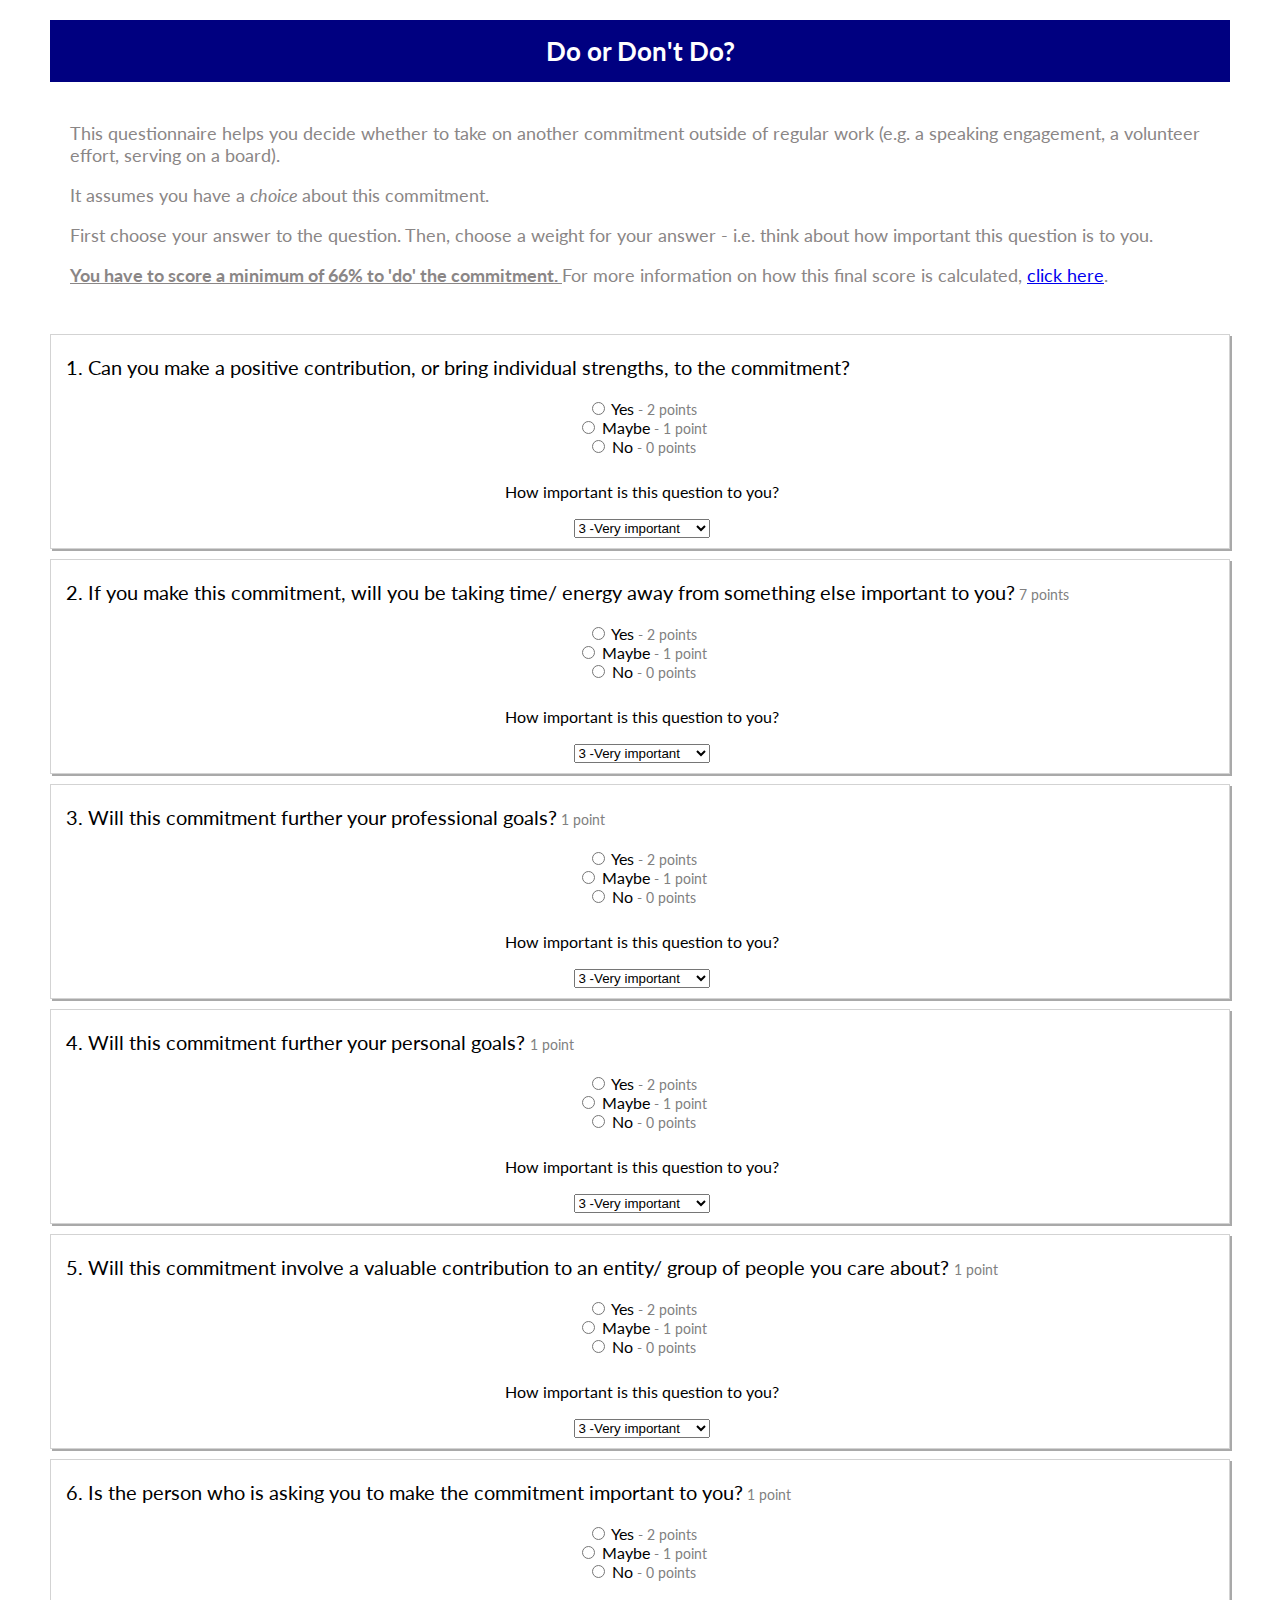
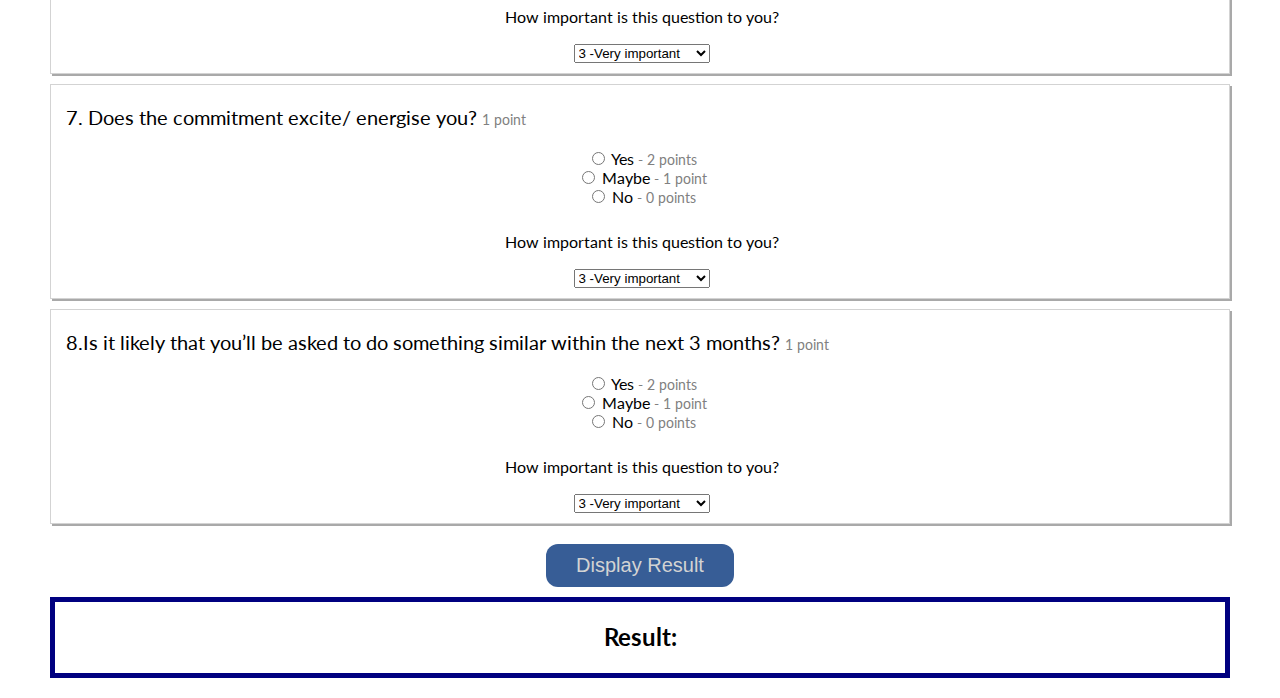
==== index.html @ 39656b63 "version 2" ====
<!DOCTYPE html>
<html lang="en">
<head>
    <meta charset="UTF-8">
    <meta name="viewport" content="width=device-width, initial-scale=1.0">
    <title>Do or Don't Do?</title>
    <script src="code.js"></script>
    <link rel="stylesheet" href="style.css"> 
    <link href="https://fonts.googleapis.com/css2?family=Lato:wght@100;400;700&display=swap" rel="stylesheet">
</head>
<body>
    
    <header> 
        <h1> Do or Don't Do?</h1>
    </header>

    <section class="explanation"> 

        <p> This questionnaire helps you decide whether to take on another commitment outside of regular work (e.g. a speaking engagement, a volunteer effort, serving on a board). </p> 
        
        <p> It assumes you have a <em> choice </em> about this commitment. </p>
        
        <p> First choose your answer to the question. Then, choose a weight for your answer - i.e. think about how important this question is to you. <p> 

        </p> <span class="min-passing-mark"> You have to score a minimum of 66% to 'do' the commitment. </span> For more information on how this final score is calculated, <a href="weightage.html">click here</a>. </p>
    </section>

    <main> 
        <section class="question-section"> 
            <p class="question"> 1. Can you make a positive contribution, or bring individual strengths, to the commitment? </p>
            
            <form class="answer-form">  
                <section class="answer-choice"> 
                    <input type="radio" name="section1-answer" id="section1-yes"> 
                    <label > Yes <span class="points"> - 2 points</span></label> 
                </section>
                <section class="answer-choice maybe"> 
                    <input type="radio" name="section1-answer"  id="section1-maybe"> 
                    <label > Maybe <span class="points"> - 1 point</span></label> 
                </section>
                <section class="answer-choice"> 
                    <input type="radio" name="section1-answer"  id="section1-no"> 
                    <label > No <span class="points"> - 0 points</span></label> 
                </section>  
            </form>

            <p class="weight-choice"> How important is this question to you?</p>

            <form class="weight-selection"> 
                <select class="weight-menu" id="question1-wt-selector"> 
                    <option value="3"> 3 -Very important</option>
                    <option value="2"> 2- Important</option>
                    <option value="1"> 1- Not so important</option>
                </select>
            </form>

        </section>

        <section class="question-section"> 
            <p class="question"> 2. If you make this commitment, will you be taking time/ energy away from something else important to you?<span class="points"> 7 points</span> </p>
            <form class="answer-form">  
                <section class="answer-choice"> 
                    <input type="radio" name="section2-answer" id="section2-yes">
                    <label> Yes <span class="points"> - 2 points</span> </label>
                </section>
                <section class="answer-choice maybe"> 
                    <input type="radio" name="section1-answer"  id="section1-maybe"> 
                    <label > Maybe <span class="points"> - 1 point</span></label> 
                </section>
                <section class="answer-choice"> 
                    <input type="radio" name="section2-answer"  id="section2-no">
                    <label> No <span class="points"> - 0 points</span></label>
                </section>
            </form>

            <p class="weight-choice"> How important is this question to you?</p>

            <form class="weight-selection"> 
                <select class="weight-menu" id="question2-wt-selector"> 
                    <option value="3"> 3 -Very important</option>
                    <option value="2"> 2- Important</option>
                    <option value="1"> 1- Not so important</option>
                </select>
            </form>
        </section>

        <section class="question-section"> 
            <p class="question">3. Will this commitment further your professional goals?<span class="points"> 1 point</span> </p>
            <form class="answer-form">  
                <section class="answer-choice"> 
                    <input type="radio" name="section3-answer" id="section3-yes">
                    <label> Yes <span class="points"> - 2 points</span> </label>
                </section>
                 <section class="answer-choice maybe"> 
                    <input type="radio" name="section1-answer"  id="section1-maybe"> 
                    <label > Maybe <span class="points"> - 1 point</span></label> 
                </section>
                <section class="answer-choice"> 
                    <input type="radio" name="section3-answer"  id="section3-no">
                    <label> No <span class="points"> - 0 points</span> </label>
                </section>
            </form>

            <p class="weight-choice"> How important is this question to you?</p>

            <form class="weight-selection"> 
                <select class="weight-menu" id="question3-wt-selector"> 
                    <option value="3"> 3 -Very important</option>
                    <option value="2"> 2- Important</option>
                    <option value="1"> 1- Not so important</option>
                </select>
            </form>
        </section>

        <section class="question-section"> 
            <p class="question">4. Will this commitment further your personal goals? <span class="points"> 1 point</span></p>
            <form class="answer-form">  
                <section class="answer-choice"> 
                    <input type="radio" name="section4-answer" id="section4-yes">
                    <label> Yes <span class="points"> - 2 points</span> </label>
                </section>
                <section class="answer-choice maybe"> 
                    <input type="radio" name="section1-answer"  id="section1-maybe"> 
                    <label > Maybe <span class="points"> - 1 point</span></label> 
                </section>
                <section class="answer-choice"> 
                    <input type="radio" name="section4-answer"  id="section4-no">
                    <label> No <span class="points"> - 0 points</span> </label>
                </section>
            </form>

            <p class="weight-choice"> How important is this question to you?</p>

            <form class="weight-selection"> 
                <select class="weight-menu" id="question4-wt-selector"> 
                    <option value="3"> 3 -Very important</option>
                    <option value="2"> 2- Important</option>
                    <option value="1"> 1- Not so important</option>
                </select>
            </form>

        </section>
        <section class="question-section"> 
            <p class="question">5. Will this commitment involve a valuable contribution to an entity/ group of people you care about? <span class="points"> 1 point</span></p>
            <form class="answer-form">  
                <section class="answer-choice"> 
                    <input type="radio" name="section5-answer" id="section5-yes">
                    <label> Yes <span class="points"> - 2 points</span> </label>
                </section>
                <section class="answer-choice maybe"> 
                    <input type="radio" name="section1-answer"  id="section1-maybe"> 
                    <label > Maybe <span class="points"> - 1 point</span></label> 
                </section>
                <section class="answer-choice"> 
                    <input type="radio" name="section5-answer"  id="section5-no">
                    <label> No <span class="points"> - 0 points</span></label>
                </section>
            </form>

            <p class="weight-choice"> How important is this question to you?</p>

            <form class="weight-selection"> 
                <select class="weight-menu" id="question5-wt-selector"> 
                    <option value="3"> 3 -Very important</option>
                    <option value="2"> 2- Important</option>
                    <option value="1"> 1- Not so important</option>
                </select>
            </form>
        </section>

        <section class="question-section"> 
            <p class="question">6. Is the person who is asking you to make the commitment important to you?<span class="points"> 1 point</span></p> 
            <form class="answer-form">  
                <section class="answer-choice"> 
                    <input type="radio" name="section6-answer" id="section6-yes">
                    <label> Yes <span class="points"> - 2 points</span> </label>
                </section>
                 <section class="answer-choice maybe"> 
                    <input type="radio" name="section1-answer"  id="section1-maybe"> 
                    <label > Maybe <span class="points"> - 1 point</span></label> 
                </section>
                <section class="answer-choice"> 
                    <input type="radio" name="section6-answer"  id="section6-no">
                    <label> No <span class="points"> - 0 points</span> </label>
                </section>
            </form>

            <p class="weight-choice"> How important is this question to you?</p>

            <form class="weight-selection"> 
                <select class="weight-menu" id="question6-wt-selector"> 
                    <option value="3"> 3 -Very important</option>
                    <option value="2"> 2- Important</option>
                    <option value="1"> 1- Not so important</option>
                </select>
            </form>

        </section>
        <section class="question-section"> 
            <p class="question">7. Does the commitment excite/ energise you? <span class="points"> 1 point</span></p>
            <form class="answer-form">  
                <section class="answer-choice"> 
                    <input type="radio" name="section7-answer" id="section7-yes">
                    <label> Yes <span class="points"> - 2 points</span> </label>
                </section>
                <section class="answer-choice maybe"> 
                    <input type="radio" name="section1-answer"  id="section1-maybe"> 
                    <label > Maybe <span class="points"> - 1 point</span></label> 
                </section>
                <section class="answer-choice"> 
                    <input type="radio" name="section7-answer"  id="section7-no">
                    <label> No <span class="points"> - 0 points</span> </label>
                </section>
            </form>

            <p class="weight-choice"> How important is this question to you?</p>

            <form class="weight-selection"> 
                <select class="weight-menu" id="question7-wt-selector"> 
                    <option value="3"> 3 -Very important</option>
                    <option value="2"> 2- Important</option>
                    <option value="1"> 1- Not so important</option>
                </select>
            </form>

        </section>
        <section class="question-section"> 
            <p class="question">8.Is it likely that you’ll be asked to do something similar within the next 3 months? <span class="points"> 1 point</span> </p>
            <form class="answer-form">  
                <section class="answer-choice"> 
                    <input type="radio" name="section8-answer" id="section8-yes">
                    <label> Yes <span class="points"> - 2 points</span> </label>
                </section>
                <section class="answer-choice maybe"> 
                    <input type="radio" name="section1-answer"  id="section1-maybe"> 
                    <label > Maybe <span class="points"> - 1 point</span></label> 
                </section>
                <section class="answer-choice"> 
                    <input type="radio" name="section8-answer"  id="section8-no">
                    <label> No <span class="points"> - 0 points</span> </label>
                </section>
            </form>

            <p class="weight-choice"> How important is this question to you?</p>

            <form class="weight-selection"> 
                <select class="weight-menu" id="question8-wt-selector"> 
                    <option value="3"> 3 -Very important</option>
                    <option value="2"> 2- Important</option>
                    <option value="1"> 1- Not so important</option>
                </select>
            </form>
        </section>
    </main>

    <article class="submitbutton">
        
        <button onclick="calculateResult()"> Display Result </button>
    </article> 

    <section class="results-section"> 
        <h2> Result: </h2>
        <p class="resultdisplay" id="resultdisplay"> </p> 
    </section>

</body>
</html>
---- style.css ----
body {
    font-family: 'Lato', sans-serif;
}

@media screen and (min-width: 500px){
    body {
        margin: 20px 50px 20px 50px; 
    }

}
h1 {
    text-align: center; 
    font-size: 26px; 
    color: white; 
    background: navy; 
    padding-top: 15px;
    padding-bottom: 15px; 

}

.explanation {
    font-weight: 400; 
    font-size: 18px; 
    color: rgb(138, 134, 134);
    padding: 5px 20px 20px 20px; 
}

.min-passing-mark{
    font-weight: bold; 
    text-decoration: underline;
}

.question-section {
    border: 1px lightgrey solid; 
    margin: 10px auto; 
    box-shadow: 2px 2px darkgrey; 
    padding-left: 15px; 
    padding-right: 12px; 
    text-align: center; 
    
}
.question {
    font-size: 20px; 
    font-weight: 400; 
    text-align: left; 
}

form {
    padding-bottom: 10px; 
    margin: 0 auto; 
  
}

.submitbutton {
    text-align: center; 
    padding-top: 10px; 
}
button {
    background: rgb(55, 93, 150); 
    color: lightgrey; 
    font-size: 20px; 
    font-weight: 400; 
    border-radius: 12px; 
    padding: 10px 30px 10px 30px; 
    border: none; 
    margin: 0 auto; 

}

button:active{ 
    background: navy; 
    color: white; 
    outline: none; 
}

button:focus{ 
    background: navy; 
    color: white; 
    outline: none; 
}

.resultdisplay{
    font-size: 22px; 
    color: black; 
}

.results-section{
    margin-top: 10px; 
    margin-bottom: 10px; 
    border: 5px solid navy; 
    
   
}

.results-section h2{
    text-align: center; 
    font-size: 24px; 
}

.resultdisplay{
    text-align: Center; 
    font-size: 22px;
}
 
.points{
    font-weight: 400; 
    font-size: 14px; 
    color: grey; 
    
}

.link-to-questionnaire { 
    text-align: center; 
}

a{ 
    font-size: 18px; 
    
}
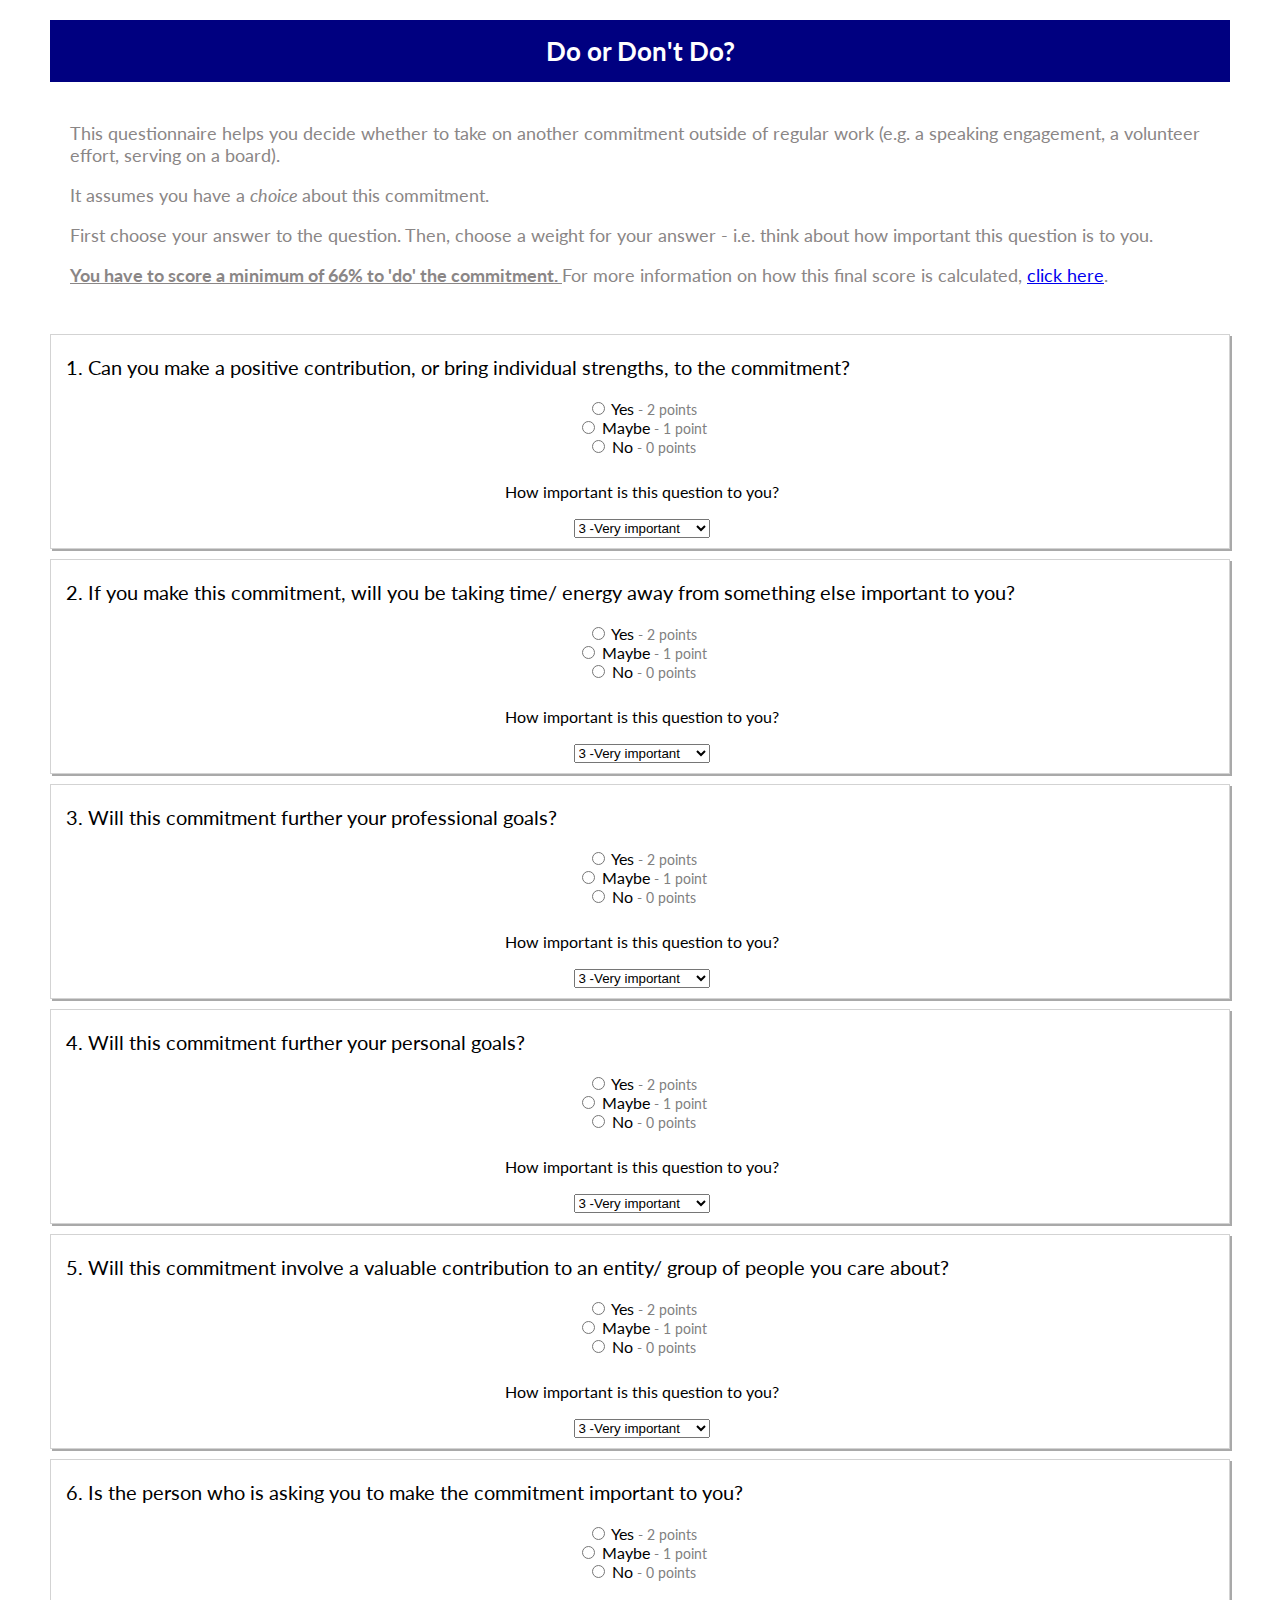
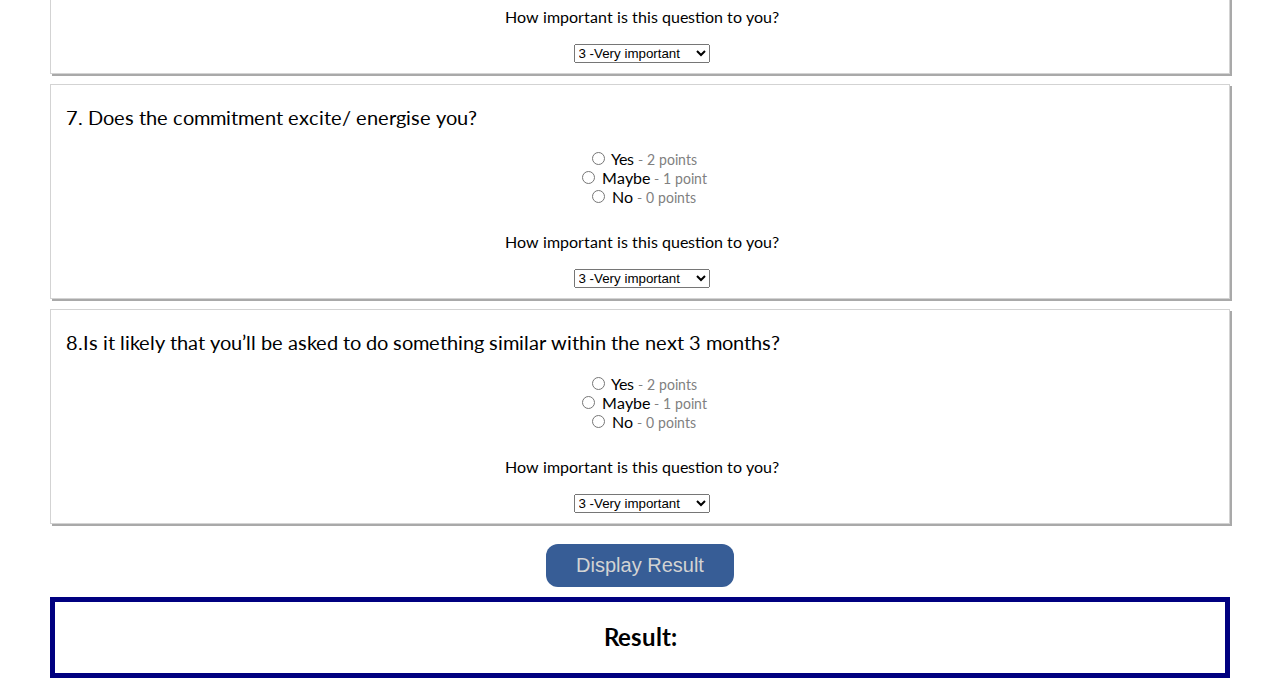
==== commit 0b91333e: "removing points from questions" ====
--- a/index.html
+++ b/index.html
@@ -57,14 +57,14 @@
         </section>
 
         <section class="question-section"> 
-            <p class="question"> 2. If you make this commitment, will you be taking time/ energy away from something else important to you?<span class="points"> 7 points</span> </p>
+            <p class="question"> 2. If you make this commitment, will you be taking time/ energy away from something else important to you? </p>
             <form class="answer-form">  
                 <section class="answer-choice"> 
                     <input type="radio" name="section2-answer" id="section2-yes">
                     <label> Yes <span class="points"> - 2 points</span> </label>
                 </section>
                 <section class="answer-choice maybe"> 
-                    <input type="radio" name="section1-answer"  id="section1-maybe"> 
+                    <input type="radio" name="section2-answer"  id="section2-maybe"> 
                     <label > Maybe <span class="points"> - 1 point</span></label> 
                 </section>
                 <section class="answer-choice"> 
@@ -85,14 +85,14 @@
         </section>
 
         <section class="question-section"> 
-            <p class="question">3. Will this commitment further your professional goals?<span class="points"> 1 point</span> </p>
+            <p class="question">3. Will this commitment further your professional goals?</p>
             <form class="answer-form">  
                 <section class="answer-choice"> 
                     <input type="radio" name="section3-answer" id="section3-yes">
                     <label> Yes <span class="points"> - 2 points</span> </label>
                 </section>
                  <section class="answer-choice maybe"> 
-                    <input type="radio" name="section1-answer"  id="section1-maybe"> 
+                    <input type="radio" name="section3-answer"  id="section3-maybe"> 
                     <label > Maybe <span class="points"> - 1 point</span></label> 
                 </section>
                 <section class="answer-choice"> 
@@ -113,14 +113,14 @@
         </section>
 
         <section class="question-section"> 
-            <p class="question">4. Will this commitment further your personal goals? <span class="points"> 1 point</span></p>
+            <p class="question">4. Will this commitment further your personal goals? </p>
             <form class="answer-form">  
                 <section class="answer-choice"> 
                     <input type="radio" name="section4-answer" id="section4-yes">
                     <label> Yes <span class="points"> - 2 points</span> </label>
                 </section>
                 <section class="answer-choice maybe"> 
-                    <input type="radio" name="section1-answer"  id="section1-maybe"> 
+                    <input type="radio" name="section1-answer"  id="section4-maybe"> 
                     <label > Maybe <span class="points"> - 1 point</span></label> 
                 </section>
                 <section class="answer-choice"> 
@@ -141,14 +141,14 @@
 
         </section>
         <section class="question-section"> 
-            <p class="question">5. Will this commitment involve a valuable contribution to an entity/ group of people you care about? <span class="points"> 1 point</span></p>
+            <p class="question">5. Will this commitment involve a valuable contribution to an entity/ group of people you care about? </p>
             <form class="answer-form">  
                 <section class="answer-choice"> 
                     <input type="radio" name="section5-answer" id="section5-yes">
                     <label> Yes <span class="points"> - 2 points</span> </label>
                 </section>
                 <section class="answer-choice maybe"> 
-                    <input type="radio" name="section1-answer"  id="section1-maybe"> 
+                    <input type="radio" name="section5-answer"  id="section5-maybe"> 
                     <label > Maybe <span class="points"> - 1 point</span></label> 
                 </section>
                 <section class="answer-choice"> 
@@ -169,14 +169,14 @@
         </section>
 
         <section class="question-section"> 
-            <p class="question">6. Is the person who is asking you to make the commitment important to you?<span class="points"> 1 point</span></p> 
+            <p class="question">6. Is the person who is asking you to make the commitment important to you?</p> 
             <form class="answer-form">  
                 <section class="answer-choice"> 
                     <input type="radio" name="section6-answer" id="section6-yes">
                     <label> Yes <span class="points"> - 2 points</span> </label>
                 </section>
                  <section class="answer-choice maybe"> 
-                    <input type="radio" name="section1-answer"  id="section1-maybe"> 
+                    <input type="radio" name="section6-answer"  id="section6-maybe"> 
                     <label > Maybe <span class="points"> - 1 point</span></label> 
                 </section>
                 <section class="answer-choice"> 
@@ -197,14 +197,14 @@
 
         </section>
         <section class="question-section"> 
-            <p class="question">7. Does the commitment excite/ energise you? <span class="points"> 1 point</span></p>
+            <p class="question">7. Does the commitment excite/ energise you?</p>
             <form class="answer-form">  
                 <section class="answer-choice"> 
                     <input type="radio" name="section7-answer" id="section7-yes">
                     <label> Yes <span class="points"> - 2 points</span> </label>
                 </section>
                 <section class="answer-choice maybe"> 
-                    <input type="radio" name="section1-answer"  id="section1-maybe"> 
+                    <input type="radio" name="section7-answer"  id="section7-maybe"> 
                     <label > Maybe <span class="points"> - 1 point</span></label> 
                 </section>
                 <section class="answer-choice"> 
@@ -225,14 +225,14 @@
 
         </section>
         <section class="question-section"> 
-            <p class="question">8.Is it likely that you’ll be asked to do something similar within the next 3 months? <span class="points"> 1 point</span> </p>
+            <p class="question">8.Is it likely that you’ll be asked to do something similar within the next 3 months?  </p>
             <form class="answer-form">  
                 <section class="answer-choice"> 
                     <input type="radio" name="section8-answer" id="section8-yes">
                     <label> Yes <span class="points"> - 2 points</span> </label>
                 </section>
                 <section class="answer-choice maybe"> 
-                    <input type="radio" name="section1-answer"  id="section1-maybe"> 
+                    <input type="radio" name="section8-answer"  id="section8-maybe"> 
                     <label > Maybe <span class="points"> - 1 point</span></label> 
                 </section>
                 <section class="answer-choice"> 
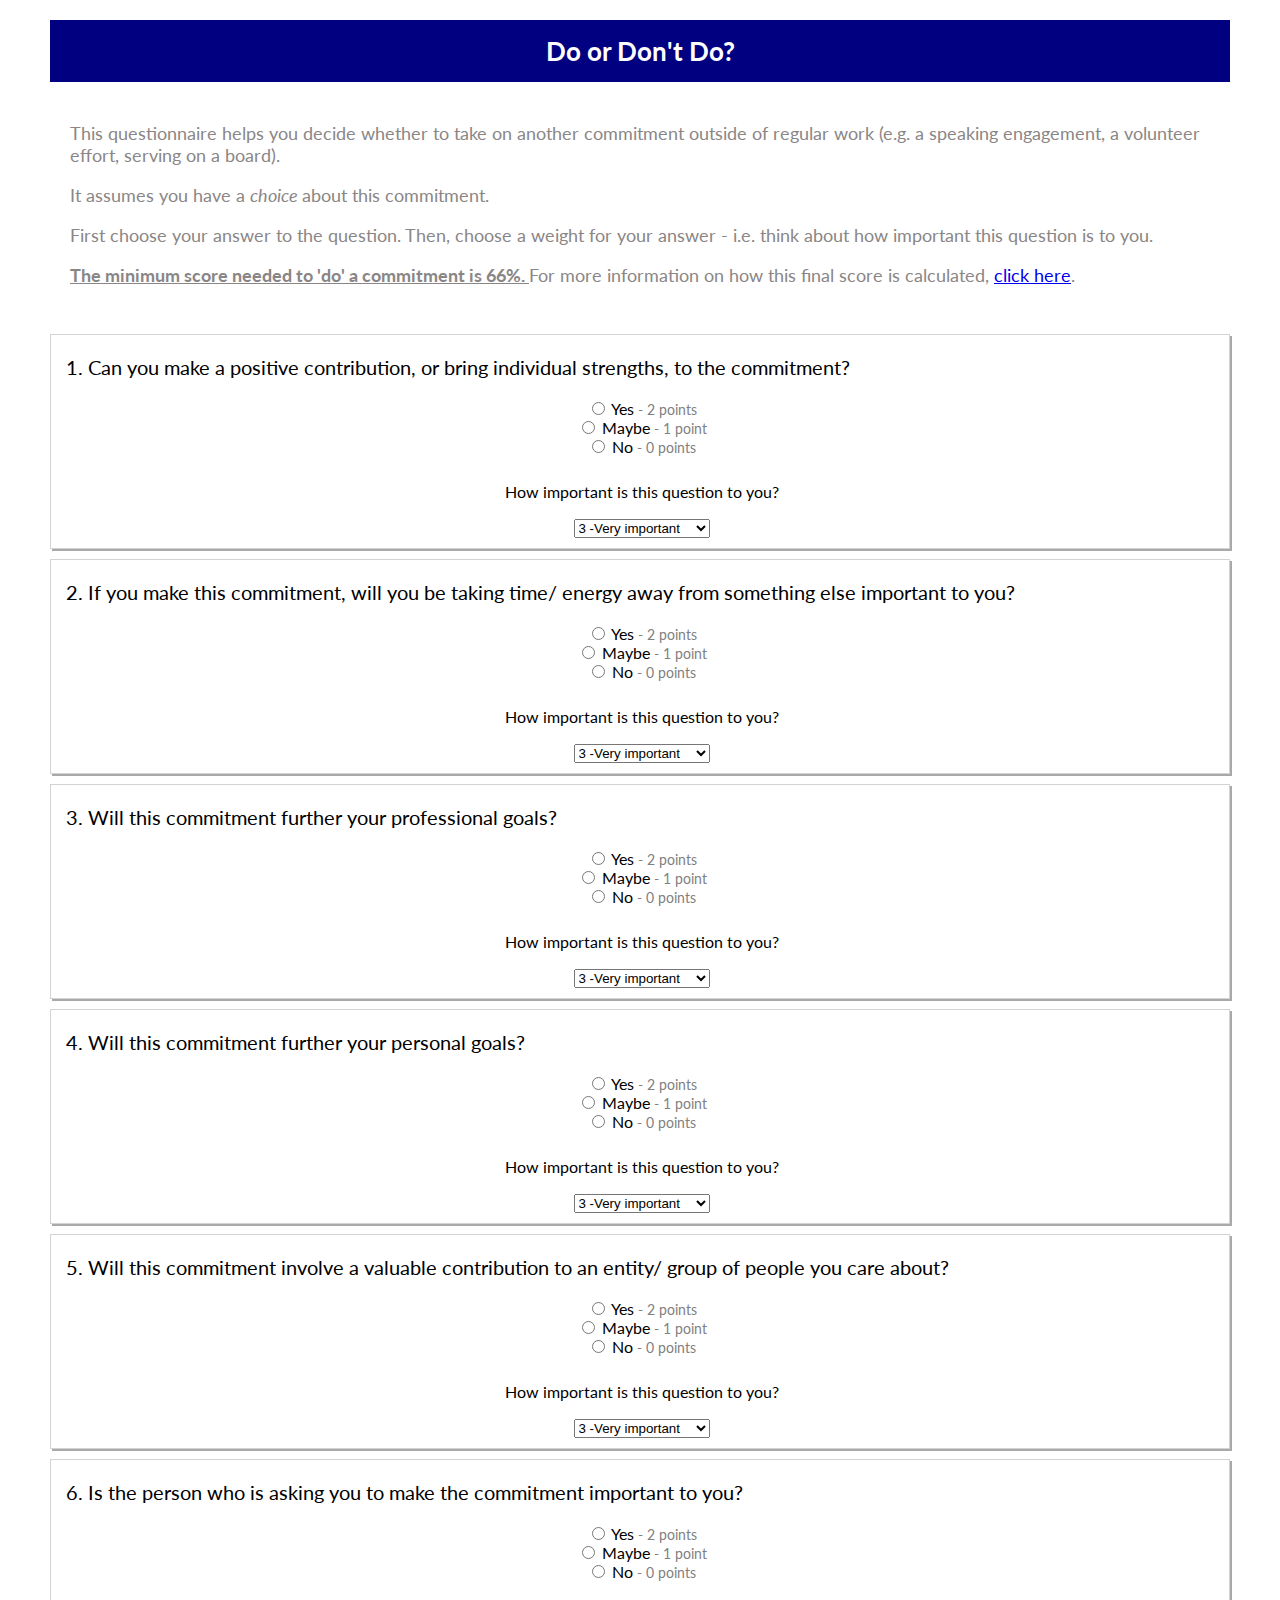
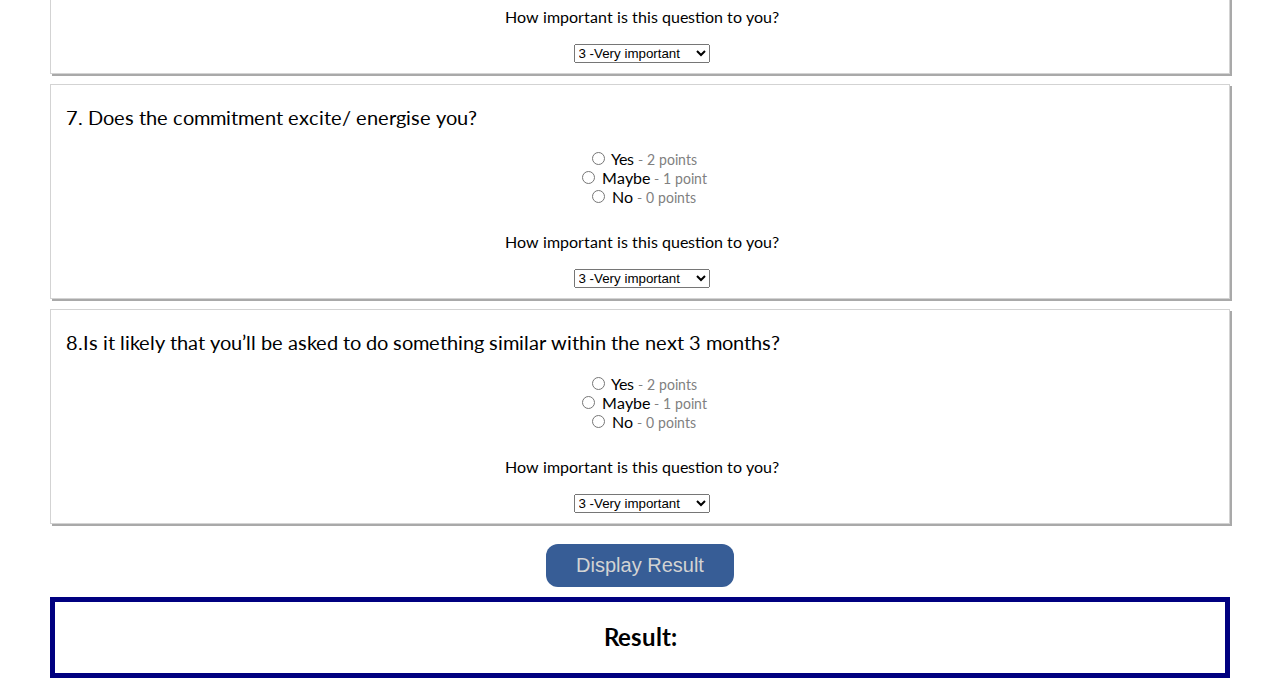
==== commit 88abdb43: "adjusting language" ====
--- a/index.html
+++ b/index.html
@@ -22,7 +22,7 @@
         
         <p> First choose your answer to the question. Then, choose a weight for your answer - i.e. think about how important this question is to you. <p> 
 
-        </p> <span class="min-passing-mark"> You have to score a minimum of 66% to 'do' the commitment. </span> For more information on how this final score is calculated, <a href="weightage.html">click here</a>. </p>
+        </p> <span class="min-passing-mark"> The minimum score needed to 'do' a commitment is 66%. </span> For more information on how this final score is calculated, <a href="weightage.html">click here</a>. </p>
     </section>
 
     <main> 
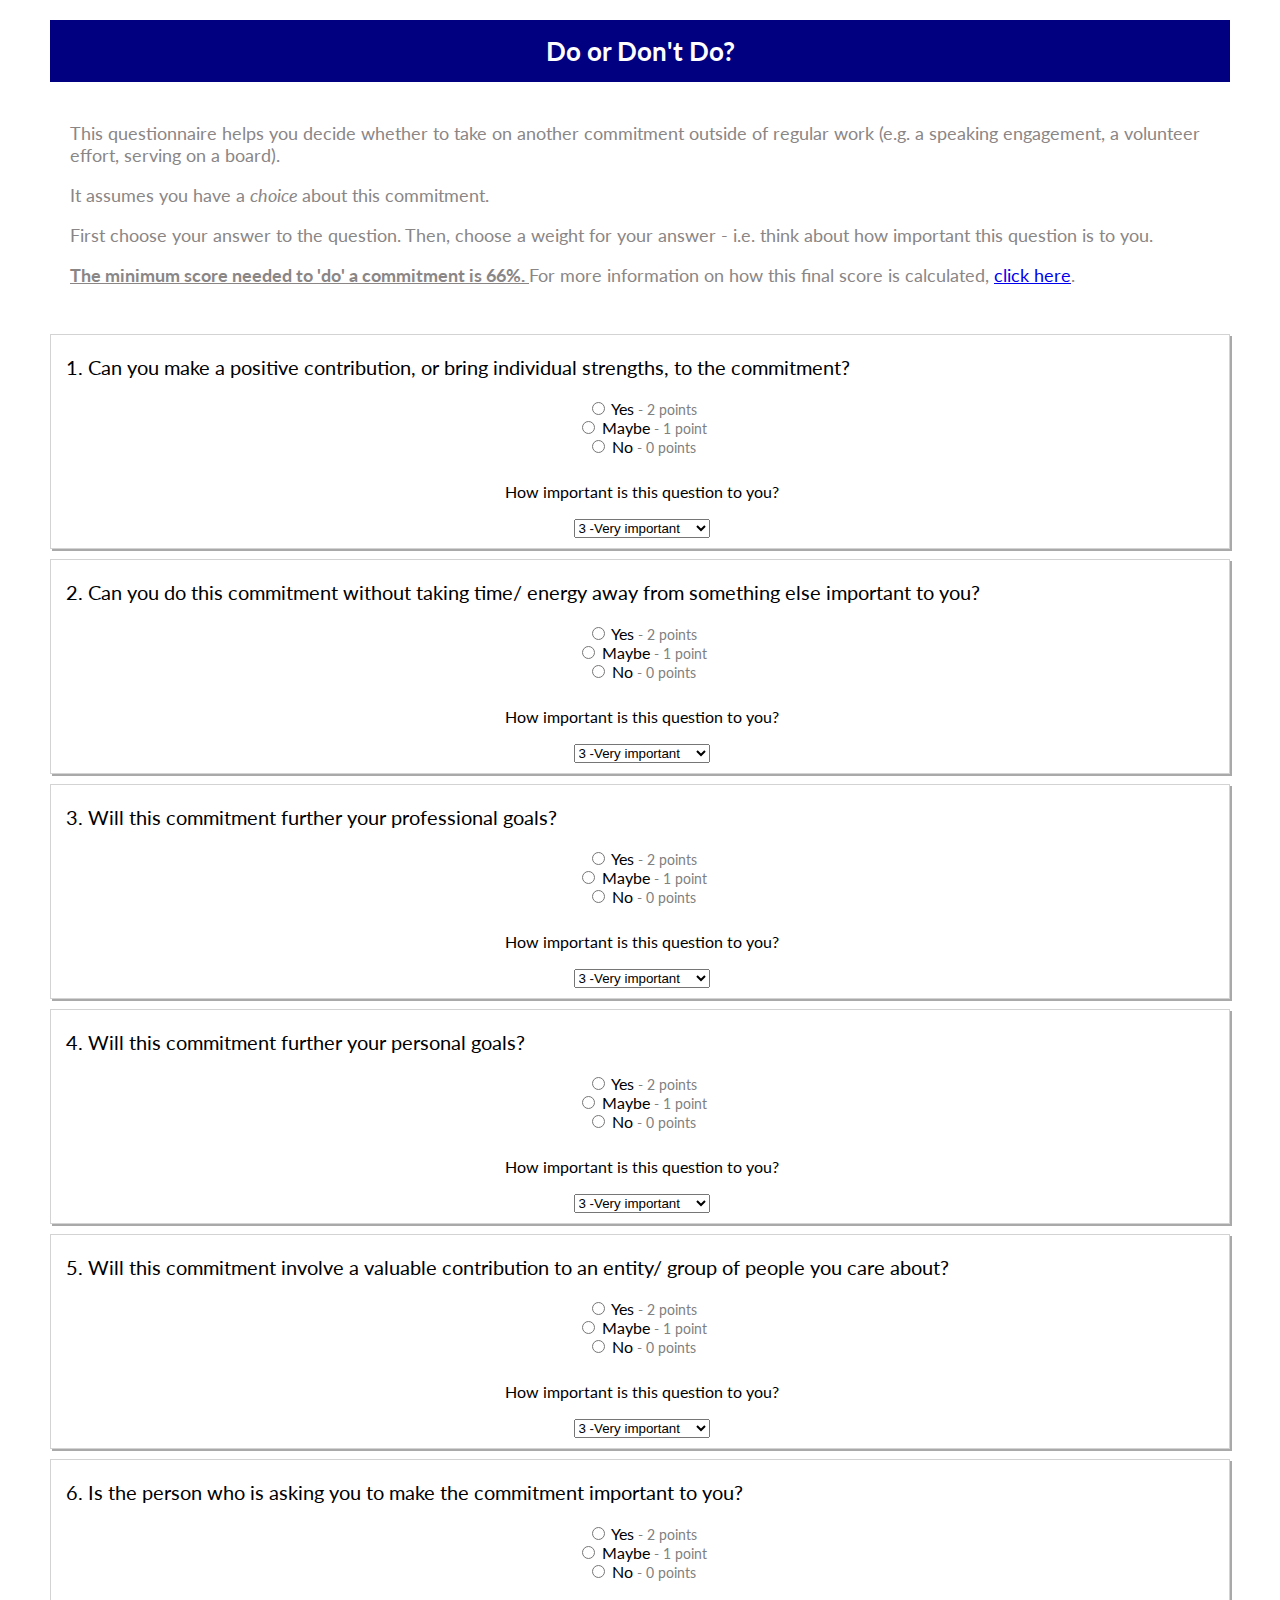
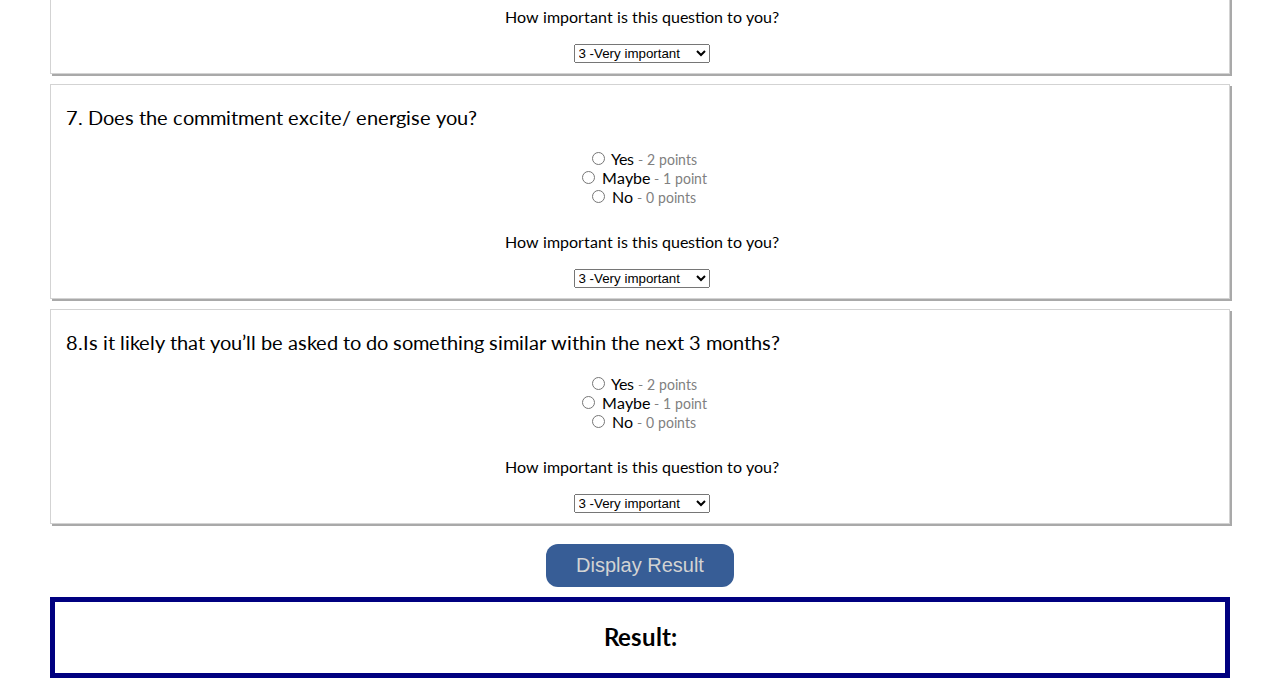
==== commit f314d13e: "adjusting question 2 to make it less confusing" ====
--- a/index.html
+++ b/index.html
@@ -57,7 +57,7 @@
         </section>
 
         <section class="question-section"> 
-            <p class="question"> 2. If you make this commitment, will you be taking time/ energy away from something else important to you? </p>
+            <p class="question"> 2. Can you do this commitment without taking time/ energy away from something else important to you? </p>
             <form class="answer-form">  
                 <section class="answer-choice"> 
                     <input type="radio" name="section2-answer" id="section2-yes">
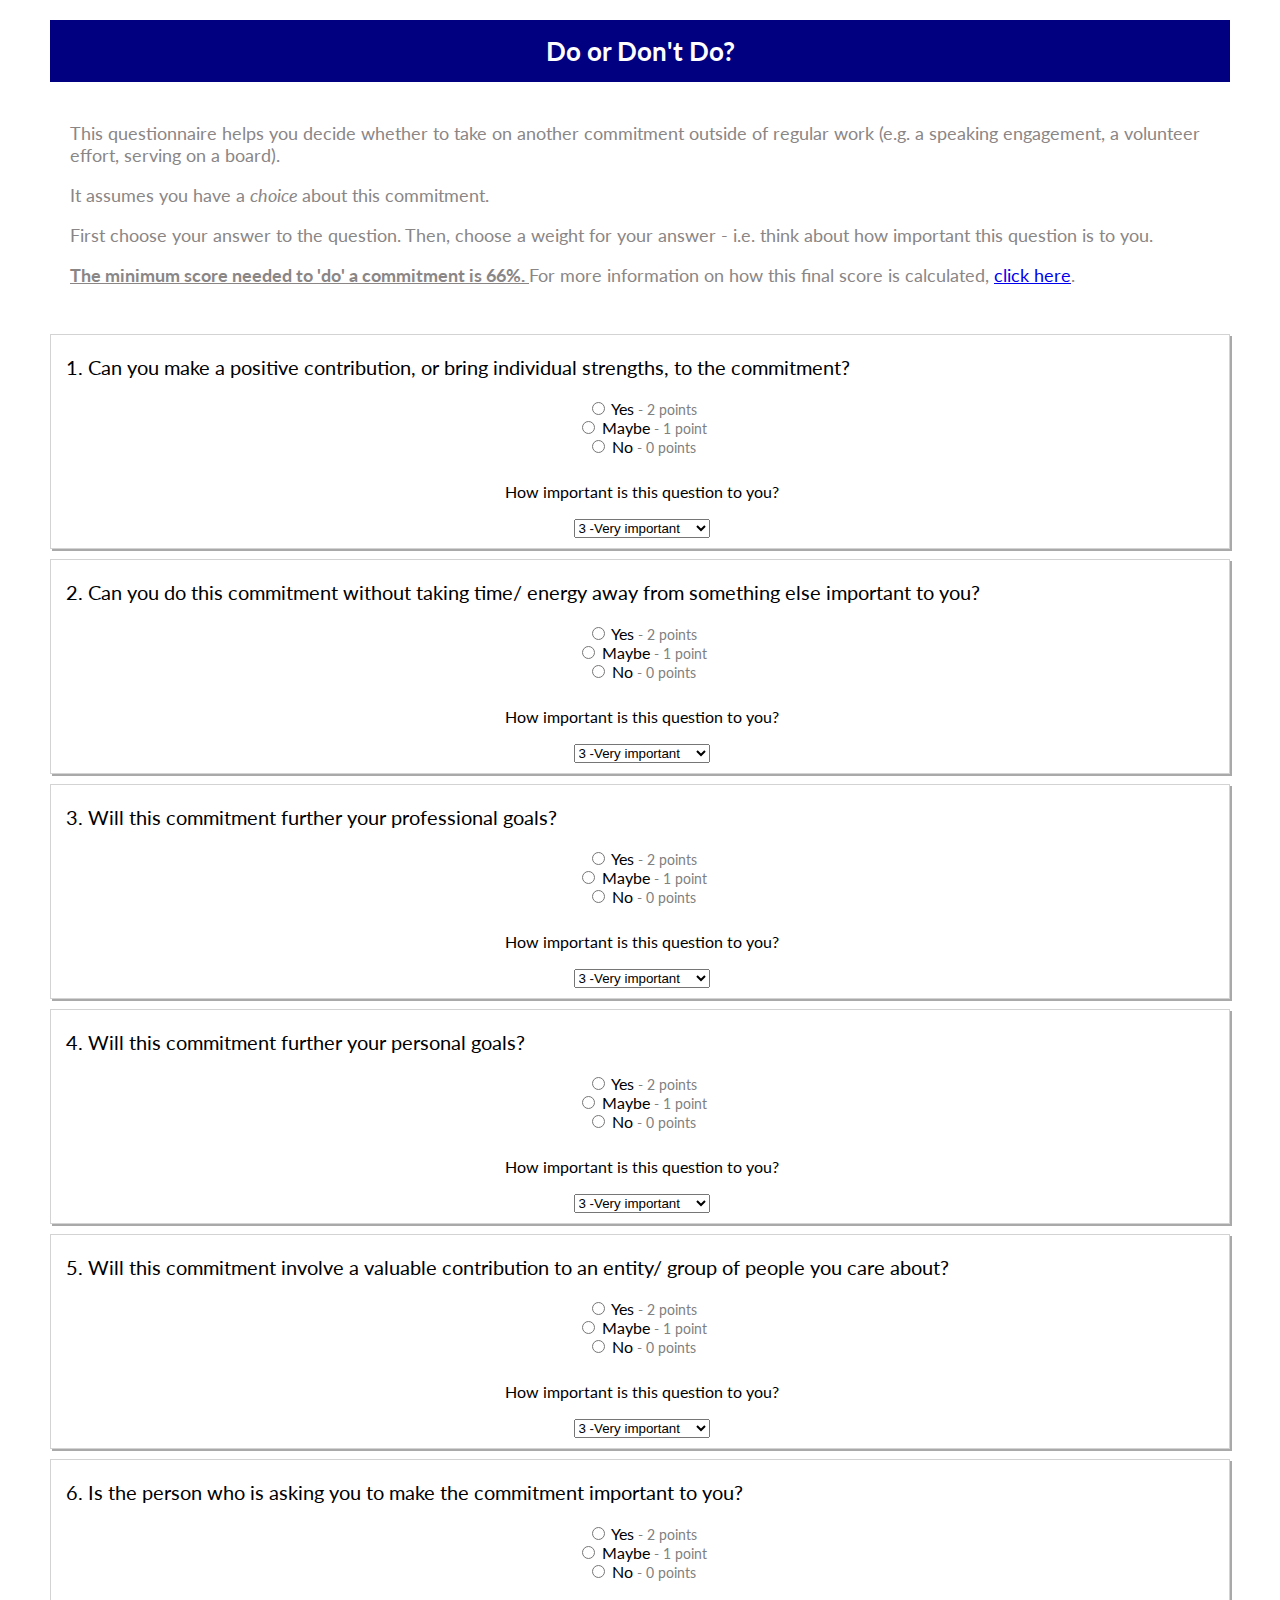
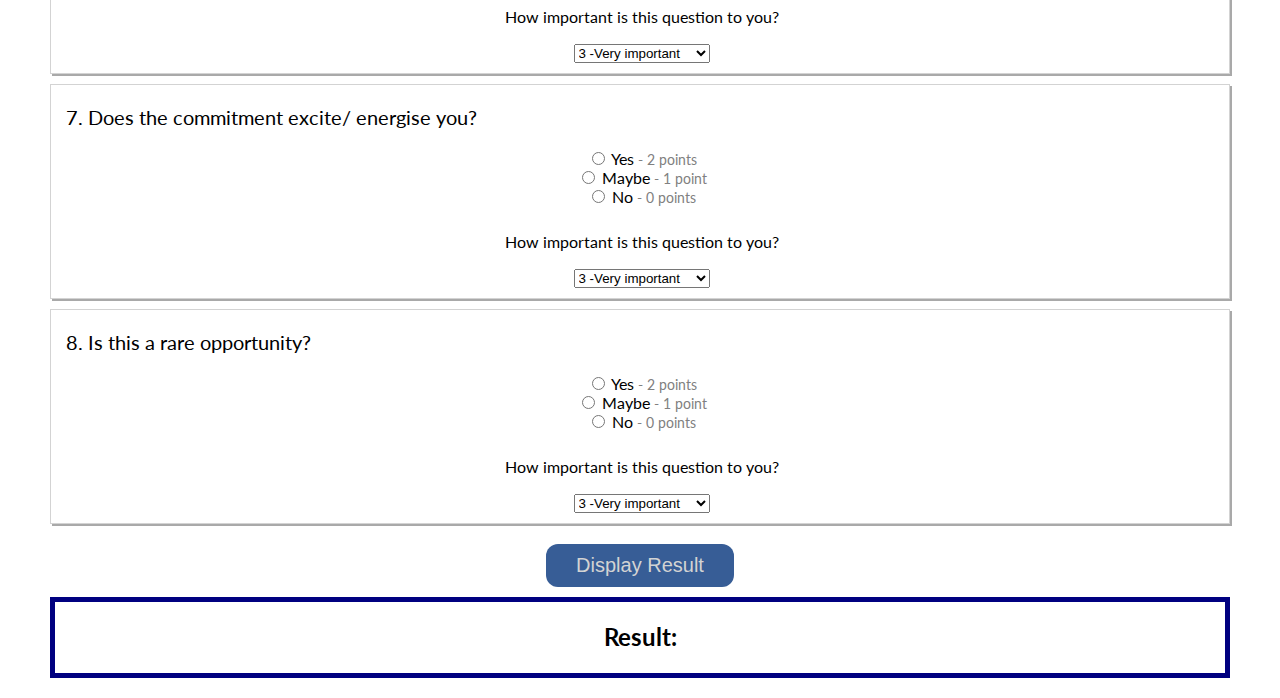
==== commit ba232a44: "adjusting question 8" ====
--- a/index.html
+++ b/index.html
@@ -4,7 +4,7 @@
     <meta charset="UTF-8">
     <meta name="viewport" content="width=device-width, initial-scale=1.0">
     <title>Do or Don't Do?</title>
-    <script src="code.js"></script>
+    <script src="code2.js"></script>
     <link rel="stylesheet" href="style.css"> 
     <link href="https://fonts.googleapis.com/css2?family=Lato:wght@100;400;700&display=swap" rel="stylesheet">
 </head>
@@ -225,7 +225,7 @@
 
         </section>
         <section class="question-section"> 
-            <p class="question">8.Is it likely that you’ll be asked to do something similar within the next 3 months?  </p>
+            <p class="question">8. Is this a rare opportunity?  </p>
             <form class="answer-form">  
                 <section class="answer-choice"> 
                     <input type="radio" name="section8-answer" id="section8-yes">
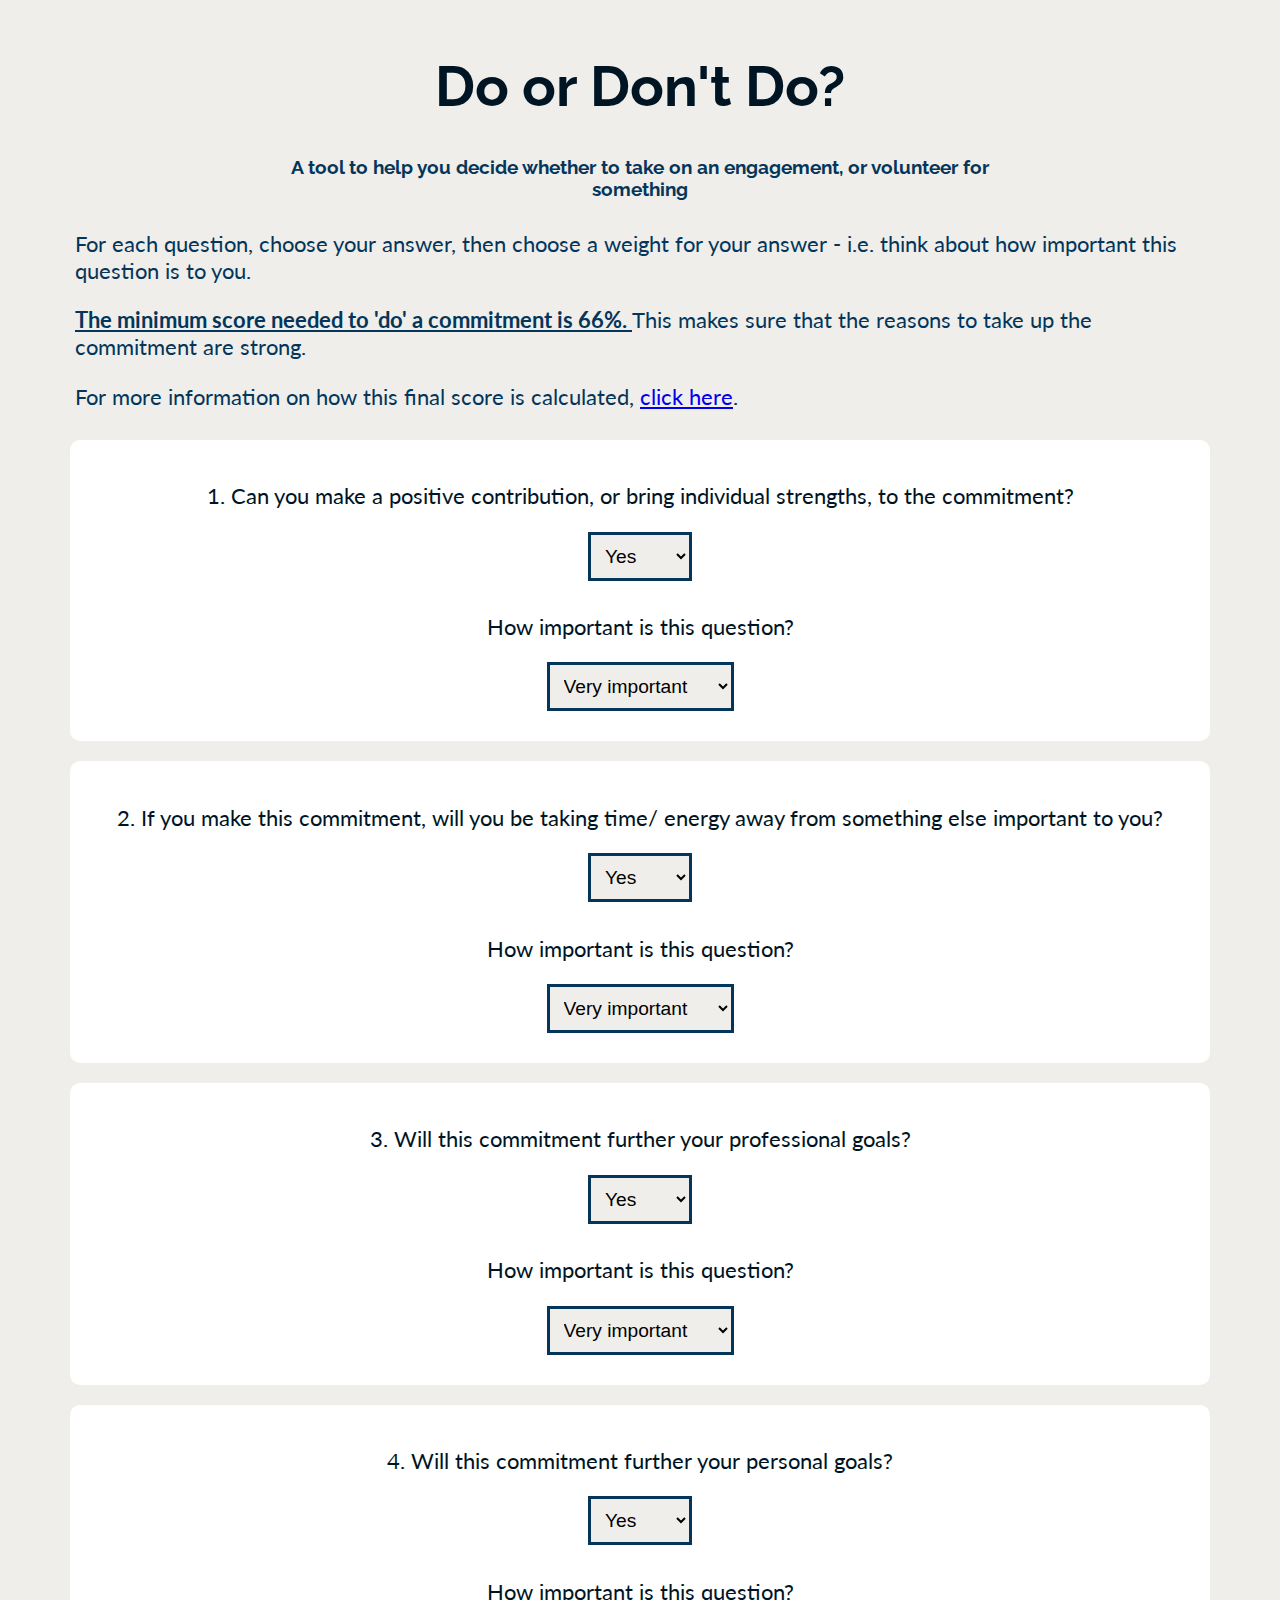
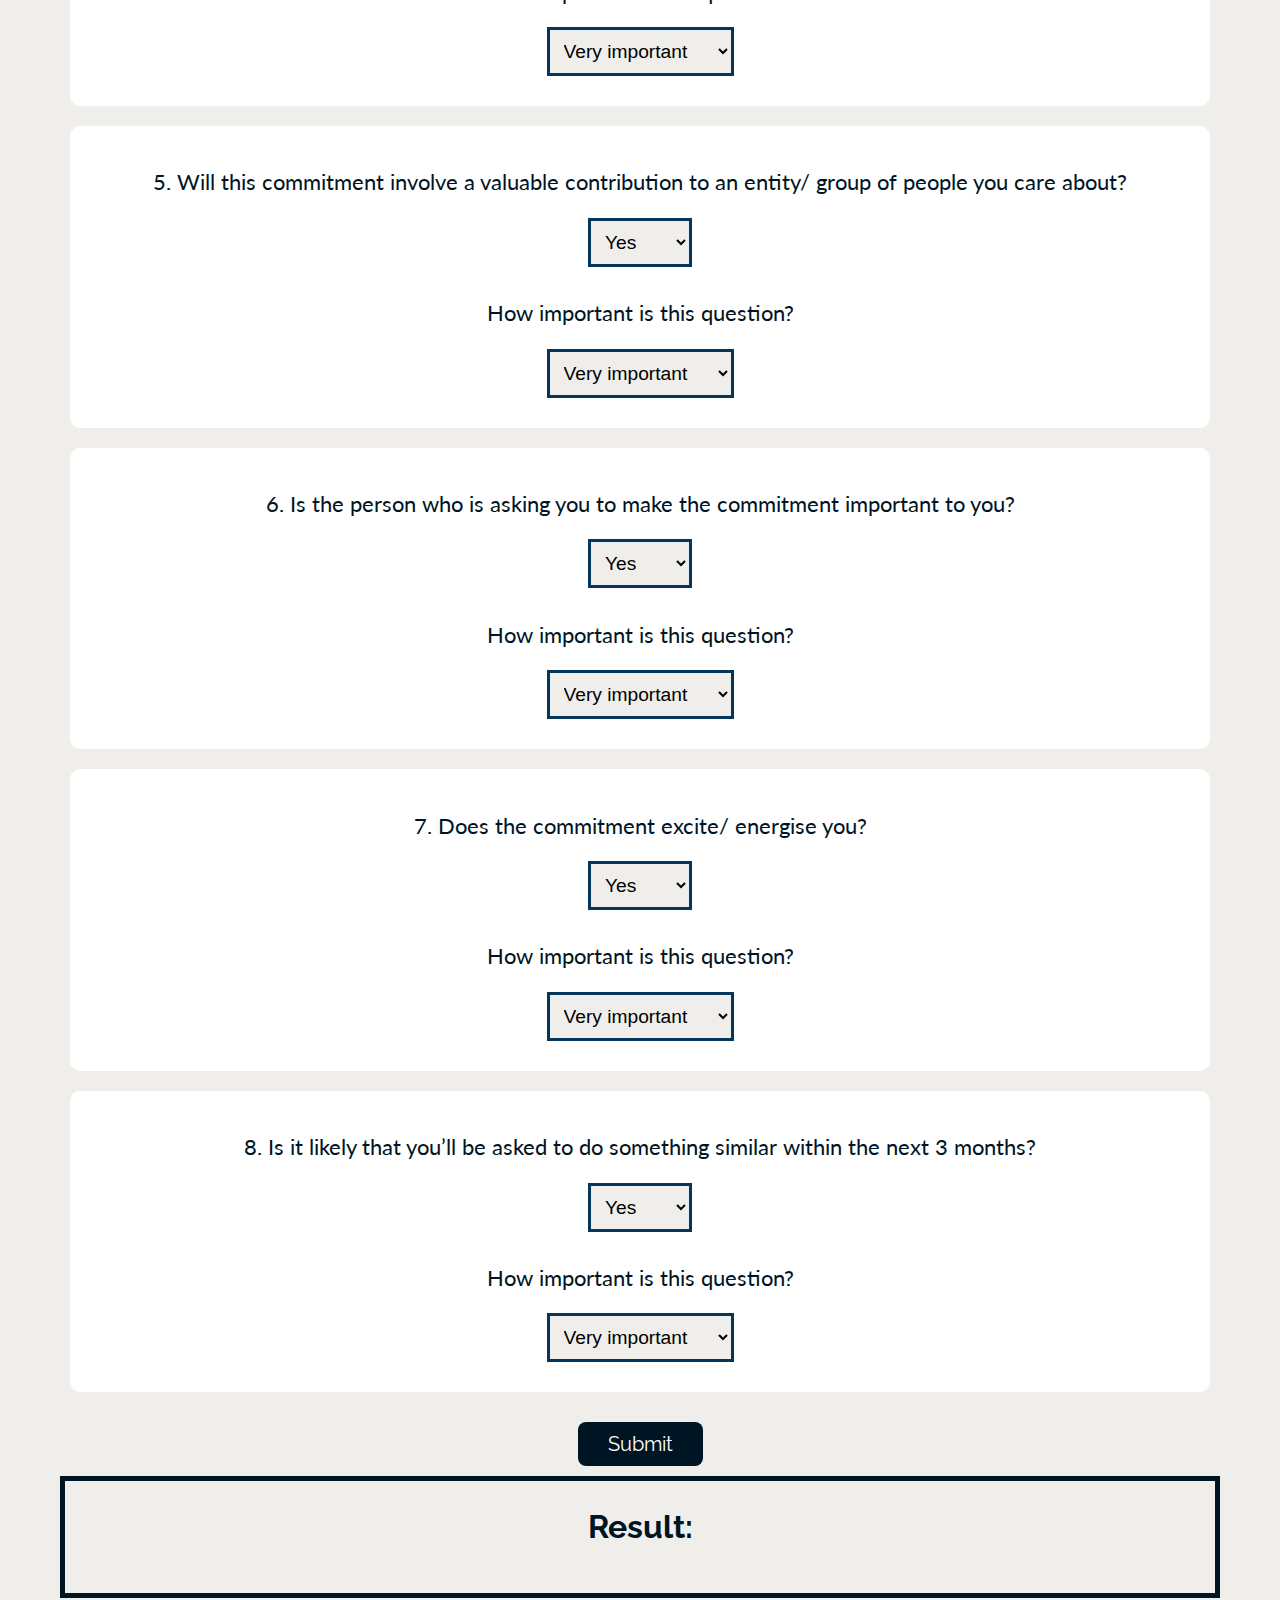
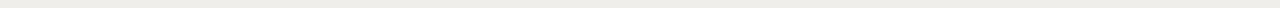
==== commit 32d90862: "changed CSS, changed code to use JS loops" ====
--- a/index.html
+++ b/index.html
@@ -1,267 +1,186 @@
 <!DOCTYPE html>
 <html lang="en">
-<head>
-    <meta charset="UTF-8">
-    <meta name="viewport" content="width=device-width, initial-scale=1.0">
-    <title>Do or Don't Do?</title>
-    <script src="code2.js"></script>
-    <link rel="stylesheet" href="style.css"> 
-    <link href="https://fonts.googleapis.com/css2?family=Lato:wght@100;400;700&display=swap" rel="stylesheet">
-</head>
+    <head>
+        <meta charset="UTF-8">
+        <meta name="viewport" content="width=device-width, initial-scale=1.0">
+        <title>Do or Don't Do?</title>
+        <script src="js/code3.js"></script>
+        <link rel="stylesheet" href="css/style.css"> 
+        <link href="https://fonts.googleapis.com/css2?family=Lato:ital,wght@0,300;0,400;0,700;1,400&family=Raleway:wght@700;900&display=swap" rel="stylesheet">
+    </head>
 <body>
-    
+
     <header> 
         <h1> Do or Don't Do?</h1>
+        <h2> A tool to help you decide whether to take on an engagement, or volunteer for something</h2>
     </header>
 
     <section class="explanation"> 
+        
+        <p> For each question, choose your answer, then choose a weight for your answer - i.e. think about how important this question is to you. <p> 
 
-        <p> This questionnaire helps you decide whether to take on another commitment outside of regular work (e.g. a speaking engagement, a volunteer effort, serving on a board). </p> 
+        </p> <span class="min-passing-mark"> The minimum score needed to 'do' a commitment is 66%. </span> This makes sure that the reasons to take up the commitment are strong. </p> 
         
-        <p> It assumes you have a <em> choice </em> about this commitment. </p>
-        
-        <p> First choose your answer to the question. Then, choose a weight for your answer - i.e. think about how important this question is to you. <p> 
+        <p> </p>For more information on how this final score is calculated, <a href="weightage.html">click here</a>. </p>
+    </section>
+    
+    <form>
 
-        </p> <span class="min-passing-mark"> The minimum score needed to 'do' a commitment is 66%. </span> For more information on how this final score is calculated, <a href="weightage.html">click here</a>. </p>
-    </section>
+        <div> 
+            <p> 1.   Can you make a positive contribution, or bring individual strengths, to the commitment? </p> 
 
-    <main> 
-        <section class="question-section"> 
-            <p class="question"> 1. Can you make a positive contribution, or bring individual strengths, to the commitment? </p>
-            
-            <form class="answer-form">  
-                <section class="answer-choice"> 
-                    <input type="radio" name="section1-answer" id="section1-yes"> 
-                    <label > Yes <span class="points"> - 2 points</span></label> 
-                </section>
-                <section class="answer-choice maybe"> 
-                    <input type="radio" name="section1-answer"  id="section1-maybe"> 
-                    <label > Maybe <span class="points"> - 1 point</span></label> 
-                </section>
-                <section class="answer-choice"> 
-                    <input type="radio" name="section1-answer"  id="section1-no"> 
-                    <label > No <span class="points"> - 0 points</span></label> 
-                </section>  
-            </form>
+            <select class="answer" id="answer1"> 
+                <option value="3"> Yes</option>
+                <option value="2"> Maybe</option>
+                <option value="1"> No</option>
+            </select>
 
-            <p class="weight-choice"> How important is this question to you?</p>
+            <p> How important is this question? </p> 
 
-            <form class="weight-selection"> 
-                <select class="weight-menu" id="question1-wt-selector"> 
-                    <option value="3"> 3 -Very important</option>
-                    <option value="2"> 2- Important</option>
-                    <option value="1"> 1- Not so important</option>
-                </select>
-            </form>
+            <select class="weight-menu" id="weight"> 
+                <option value="3"> Very important</option>
+                <option value="2"> Important</option>
+                <option value="1"> Not so important</option>
+            </select>
+        </div>
 
-        </section>
+        <div> 
+            <p> 2.   If you make this commitment, will you be taking time/ energy away from something else important to you?  </p> 
 
-        <section class="question-section"> 
-            <p class="question"> 2. Can you do this commitment without taking time/ energy away from something else important to you? </p>
-            <form class="answer-form">  
-                <section class="answer-choice"> 
-                    <input type="radio" name="section2-answer" id="section2-yes">
-                    <label> Yes <span class="points"> - 2 points</span> </label>
-                </section>
-                <section class="answer-choice maybe"> 
-                    <input type="radio" name="section2-answer"  id="section2-maybe"> 
-                    <label > Maybe <span class="points"> - 1 point</span></label> 
-                </section>
-                <section class="answer-choice"> 
-                    <input type="radio" name="section2-answer"  id="section2-no">
-                    <label> No <span class="points"> - 0 points</span></label>
-                </section>
-            </form>
+            <select class="answer" id="answer1"> 
+                <option value="3"> Yes</option>
+                <option value="2"> Maybe</option>
+                <option value="1"> No</option>
+            </select>
 
-            <p class="weight-choice"> How important is this question to you?</p>
+            <p> How important is this question? </p> 
 
-            <form class="weight-selection"> 
-                <select class="weight-menu" id="question2-wt-selector"> 
-                    <option value="3"> 3 -Very important</option>
-                    <option value="2"> 2- Important</option>
-                    <option value="1"> 1- Not so important</option>
-                </select>
-            </form>
-        </section>
+            <select class="weight-menu" id="weight"> 
+                <option value="3"> Very important</option>
+                <option value="2"> Important</option>
+                <option value="1"> Not so important</option>
+            </select>
+        </div>
 
-        <section class="question-section"> 
-            <p class="question">3. Will this commitment further your professional goals?</p>
-            <form class="answer-form">  
-                <section class="answer-choice"> 
-                    <input type="radio" name="section3-answer" id="section3-yes">
-                    <label> Yes <span class="points"> - 2 points</span> </label>
-                </section>
-                 <section class="answer-choice maybe"> 
-                    <input type="radio" name="section3-answer"  id="section3-maybe"> 
-                    <label > Maybe <span class="points"> - 1 point</span></label> 
-                </section>
-                <section class="answer-choice"> 
-                    <input type="radio" name="section3-answer"  id="section3-no">
-                    <label> No <span class="points"> - 0 points</span> </label>
-                </section>
-            </form>
+        <div> 
+            <p> 3.   Will this commitment further your professional goals?  </p> 
 
-            <p class="weight-choice"> How important is this question to you?</p>
+            <select class="answer" id="answer1"> 
+                <option value="3"> Yes</option>
+                <option value="2"> Maybe</option>
+                <option value="1"> No</option>
+            </select>
 
-            <form class="weight-selection"> 
-                <select class="weight-menu" id="question3-wt-selector"> 
-                    <option value="3"> 3 -Very important</option>
-                    <option value="2"> 2- Important</option>
-                    <option value="1"> 1- Not so important</option>
-                </select>
-            </form>
-        </section>
+            <p> How important is this question? </p> 
 
-        <section class="question-section"> 
-            <p class="question">4. Will this commitment further your personal goals? </p>
-            <form class="answer-form">  
-                <section class="answer-choice"> 
-                    <input type="radio" name="section4-answer" id="section4-yes">
-                    <label> Yes <span class="points"> - 2 points</span> </label>
-                </section>
-                <section class="answer-choice maybe"> 
-                    <input type="radio" name="section1-answer"  id="section4-maybe"> 
-                    <label > Maybe <span class="points"> - 1 point</span></label> 
-                </section>
-                <section class="answer-choice"> 
-                    <input type="radio" name="section4-answer"  id="section4-no">
-                    <label> No <span class="points"> - 0 points</span> </label>
-                </section>
-            </form>
+            <select class="weight-menu" id="weight"> 
+                <option value="3"> Very important</option>
+                <option value="2"> Important</option>
+                <option value="1"> Not so important</option>
+            </select>
+        </div>
 
-            <p class="weight-choice"> How important is this question to you?</p>
+        <div> 
+            <p> 4.   Will this commitment further your personal goals? </p> 
 
-            <form class="weight-selection"> 
-                <select class="weight-menu" id="question4-wt-selector"> 
-                    <option value="3"> 3 -Very important</option>
-                    <option value="2"> 2- Important</option>
-                    <option value="1"> 1- Not so important</option>
-                </select>
-            </form>
+            <select class="answer" id="answer1"> 
+                <option value="3"> Yes</option>
+                <option value="2"> Maybe</option>
+                <option value="1"> No</option>
+            </select>
 
-        </section>
-        <section class="question-section"> 
-            <p class="question">5. Will this commitment involve a valuable contribution to an entity/ group of people you care about? </p>
-            <form class="answer-form">  
-                <section class="answer-choice"> 
-                    <input type="radio" name="section5-answer" id="section5-yes">
-                    <label> Yes <span class="points"> - 2 points</span> </label>
-                </section>
-                <section class="answer-choice maybe"> 
-                    <input type="radio" name="section5-answer"  id="section5-maybe"> 
-                    <label > Maybe <span class="points"> - 1 point</span></label> 
-                </section>
-                <section class="answer-choice"> 
-                    <input type="radio" name="section5-answer"  id="section5-no">
-                    <label> No <span class="points"> - 0 points</span></label>
-                </section>
-            </form>
+            <p> How important is this question? </p> 
 
-            <p class="weight-choice"> How important is this question to you?</p>
+            <select class="weight-menu" id="weight"> 
+                <option value="3"> Very important</option>
+                <option value="2"> Important</option>
+                <option value="1"> Not so important</option>
+            </select>
+        </div>
 
-            <form class="weight-selection"> 
-                <select class="weight-menu" id="question5-wt-selector"> 
-                    <option value="3"> 3 -Very important</option>
-                    <option value="2"> 2- Important</option>
-                    <option value="1"> 1- Not so important</option>
-                </select>
-            </form>
-        </section>
+        <div> 
+            <p> 5.   Will this commitment involve a valuable contribution to an entity/ group of people you care about? </p> 
 
-        <section class="question-section"> 
-            <p class="question">6. Is the person who is asking you to make the commitment important to you?</p> 
-            <form class="answer-form">  
-                <section class="answer-choice"> 
-                    <input type="radio" name="section6-answer" id="section6-yes">
-                    <label> Yes <span class="points"> - 2 points</span> </label>
-                </section>
-                 <section class="answer-choice maybe"> 
-                    <input type="radio" name="section6-answer"  id="section6-maybe"> 
-                    <label > Maybe <span class="points"> - 1 point</span></label> 
-                </section>
-                <section class="answer-choice"> 
-                    <input type="radio" name="section6-answer"  id="section6-no">
-                    <label> No <span class="points"> - 0 points</span> </label>
-                </section>
-            </form>
+            <select class="answer" id="answer1"> 
+                <option value="3"> Yes</option>
+                <option value="2"> Maybe</option>
+                <option value="1"> No</option>
+            </select>
+            <p> How important is this question? </p> 
 
-            <p class="weight-choice"> How important is this question to you?</p>
+            <select class="weight-menu" id="weight"> 
+                <option value="3"> Very important</option>
+                <option value="2"> Important</option>
+                <option value="1"> Not so important</option>
+            </select>
+        </div>
 
-            <form class="weight-selection"> 
-                <select class="weight-menu" id="question6-wt-selector"> 
-                    <option value="3"> 3 -Very important</option>
-                    <option value="2"> 2- Important</option>
-                    <option value="1"> 1- Not so important</option>
-                </select>
-            </form>
+        <div> 
+            <p> 6.   Is the person who is asking you to make the commitment important to you? </p> 
 
-        </section>
-        <section class="question-section"> 
-            <p class="question">7. Does the commitment excite/ energise you?</p>
-            <form class="answer-form">  
-                <section class="answer-choice"> 
-                    <input type="radio" name="section7-answer" id="section7-yes">
-                    <label> Yes <span class="points"> - 2 points</span> </label>
-                </section>
-                <section class="answer-choice maybe"> 
-                    <input type="radio" name="section7-answer"  id="section7-maybe"> 
-                    <label > Maybe <span class="points"> - 1 point</span></label> 
-                </section>
-                <section class="answer-choice"> 
-                    <input type="radio" name="section7-answer"  id="section7-no">
-                    <label> No <span class="points"> - 0 points</span> </label>
-                </section>
-            </form>
+            <select class="answer" id="answer1"> 
+                <option value="3"> Yes</option>
+                <option value="2"> Maybe</option>
+                <option value="1"> No</option>
+            </select>
 
-            <p class="weight-choice"> How important is this question to you?</p>
+            <p> How important is this question? </p> 
 
-            <form class="weight-selection"> 
-                <select class="weight-menu" id="question7-wt-selector"> 
-                    <option value="3"> 3 -Very important</option>
-                    <option value="2"> 2- Important</option>
-                    <option value="1"> 1- Not so important</option>
-                </select>
-            </form>
+            <select class="weight-menu" id="weight"> 
+                <option value="3"> Very important</option>
+                <option value="2"> Important</option>
+                <option value="1"> Not so important</option>
+            </select>
+        </div>
 
-        </section>
-        <section class="question-section"> 
-            <p class="question">8. Is this a rare opportunity?  </p>
-            <form class="answer-form">  
-                <section class="answer-choice"> 
-                    <input type="radio" name="section8-answer" id="section8-yes">
-                    <label> Yes <span class="points"> - 2 points</span> </label>
-                </section>
-                <section class="answer-choice maybe"> 
-                    <input type="radio" name="section8-answer"  id="section8-maybe"> 
-                    <label > Maybe <span class="points"> - 1 point</span></label> 
-                </section>
-                <section class="answer-choice"> 
-                    <input type="radio" name="section8-answer"  id="section8-no">
-                    <label> No <span class="points"> - 0 points</span> </label>
-                </section>
-            </form>
+        <div> 
+            <p> 7.   Does the commitment excite/ energise you?  </p> 
 
-            <p class="weight-choice"> How important is this question to you?</p>
+            <select class="answer" id="answer1"> 
+                <option value="3"> Yes</option>
+                <option value="2"> Maybe</option>
+                <option value="1"> No</option>
+            </select>
 
-            <form class="weight-selection"> 
-                <select class="weight-menu" id="question8-wt-selector"> 
-                    <option value="3"> 3 -Very important</option>
-                    <option value="2"> 2- Important</option>
-                    <option value="1"> 1- Not so important</option>
-                </select>
-            </form>
-        </section>
-    </main>
+            <p> How important is this question? </p> 
 
-    <article class="submitbutton">
-        
-        <button onclick="calculateResult()"> Display Result </button>
-    </article> 
+            <select class="weight-menu" id="weight"> 
+                <option value="3"> Very important</option>
+                <option value="2"> Important</option>
+                <option value="1"> Not so important</option>
+            </select>
+        </div>
+
+        <div> 
+            <p> 8.  Is it likely that you’ll be asked to do something similar within the next 3 months?   </p> 
+
+            <select class="answer" id="answer1"> 
+                <option value="3"> Yes</option>
+                <option value="2"> Maybe</option>
+                <option value="1"> No</option>
+            </select>
+
+            <p> How important is this question? </p> 
+
+            <select class="weight-menu" id="weight"> 
+                <option value="3"> Very important</option>
+                <option value="2"> Important</option>
+                <option value="1"> Not so important</option>
+            </select>
+        </div>
+
+    </form>
+
+    <section class="submitbutton"> 
+
+        <button onclick="calculateResult()"> Submit </button>
+
+   </section>
 
     <section class="results-section"> 
         <h2> Result: </h2>
-        <p class="resultdisplay" id="resultdisplay"> </p> 
+        <p  id="resultDisplay"> </p> 
     </section>
-
+ 
 </body>
 </html>--- a/css/style.css
+++ b/css/style.css
@@ -0,0 +1,160 @@
+body {
+    font-family: 'Lato', sans-serif;
+    font-size: 1.2rem; 
+    background: #f0eeea;
+    margin-right: 20px; 
+    margin-left: 20px; 
+}
+
+h1 {
+    text-align: center; 
+    font-family: 'Raleway', sans-serif;
+    font-size: 3.5rem; 
+    color: #001524; 
+    padding-top: 15px
+}
+
+h2 {
+    text-align: center; 
+    font-family: 'Raleway', sans-serif;
+    font-size: 2rem; 
+    color:  #04365b; 
+    margin-left: 20%; 
+    margin-right: 20%; 
+
+}
+
+@media screen and (min-width: 500px){
+    h2 {
+        font-size: 1.2rem; 
+    }
+
+}
+
+.explanation {
+    font-weight: 400; 
+    font-size: 1.4rem; 
+    color:#04365b;
+    margin: 30px 40px 10px 40px; 
+    padding-left: 15px; 
+    padding-right: 15px; 
+}
+
+form {
+    margin: 30px 40px 10px 40px; 
+    padding-left: 10px; 
+    padding-right: 10px; 
+    color: #001524; 
+    font-size: 1.4rem; 
+
+}
+
+div {
+    background: white; 
+    border-radius: 10px;  
+    margin: 20px auto; 
+    padding-top: 20px;
+    padding-bottom: 20px; 
+    padding-left: 15px; 
+    padding-right: 15px; 
+    text-align: center; 
+    
+}
+ 
+
+.min-passing-mark{
+    font-weight: bold; 
+    text-decoration: underline;
+}
+
+.weight-menu {
+    font-size: 1.2rem; 
+    padding: 10px 10px 10px 10px; 
+    margin-bottom: 10px; 
+    border: 3px solid #04365b;
+    background-color: #f0eeea;
+}
+
+.answer {
+    font-size: 1.2rem; 
+    padding: 10px 10px 10px 10px; 
+    margin-bottom: 10px; 
+    border: 3px solid #04365b;
+    background-color: #f0eeea;
+}
+
+
+.submitbutton {
+    display: flex; 
+    justify-content: center; 
+    padding-top: 10px; 
+    margin-top: 10px; 
+    margin-bottom: 10px; 
+}
+button {
+    font-family:'Raleway', sans-serif;
+    background: #001524; ;  
+    color: white; 
+    font-size: 20px; 
+    font-weight: 400; 
+    border-radius: 8px; 
+    padding: 10px 30px 10px 30px; 
+    border: none; 
+    margin: 0 auto; 
+
+}
+
+button:active{ 
+    background: #001524; 
+    color: lightgrey; 
+    outline: none; 
+}
+
+button:focus{ 
+    background: #001524; 
+    color: lightgrey; 
+    outline: none; 
+}
+
+.results-section{
+    margin-top: 10px; 
+    margin-bottom: 10px; 
+    border: 5px solid #001524; 
+    display: flex; 
+    justify-content: center;
+    flex-direction: column;
+    margin-right: 40px; 
+    margin-left: 40px; 
+    
+}
+.results-section h2{
+    text-align: center; 
+    font-size: 2rem; 
+    color: #001524;
+}
+
+.results-section p{
+    font-size: 2rem; 
+    font-family: 'Raleway', sans-serif;
+    color: #04365b;
+    text-align: center;  
+    margin-top: -10px; 
+}
+
+ 
+.points{
+    font-weight: 400; 
+    font-size: 14px; 
+    color: grey; 
+    
+}
+
+.link-to-questionnaire { 
+    text-align: center; 
+}
+
+
+
+
+ 
+ 